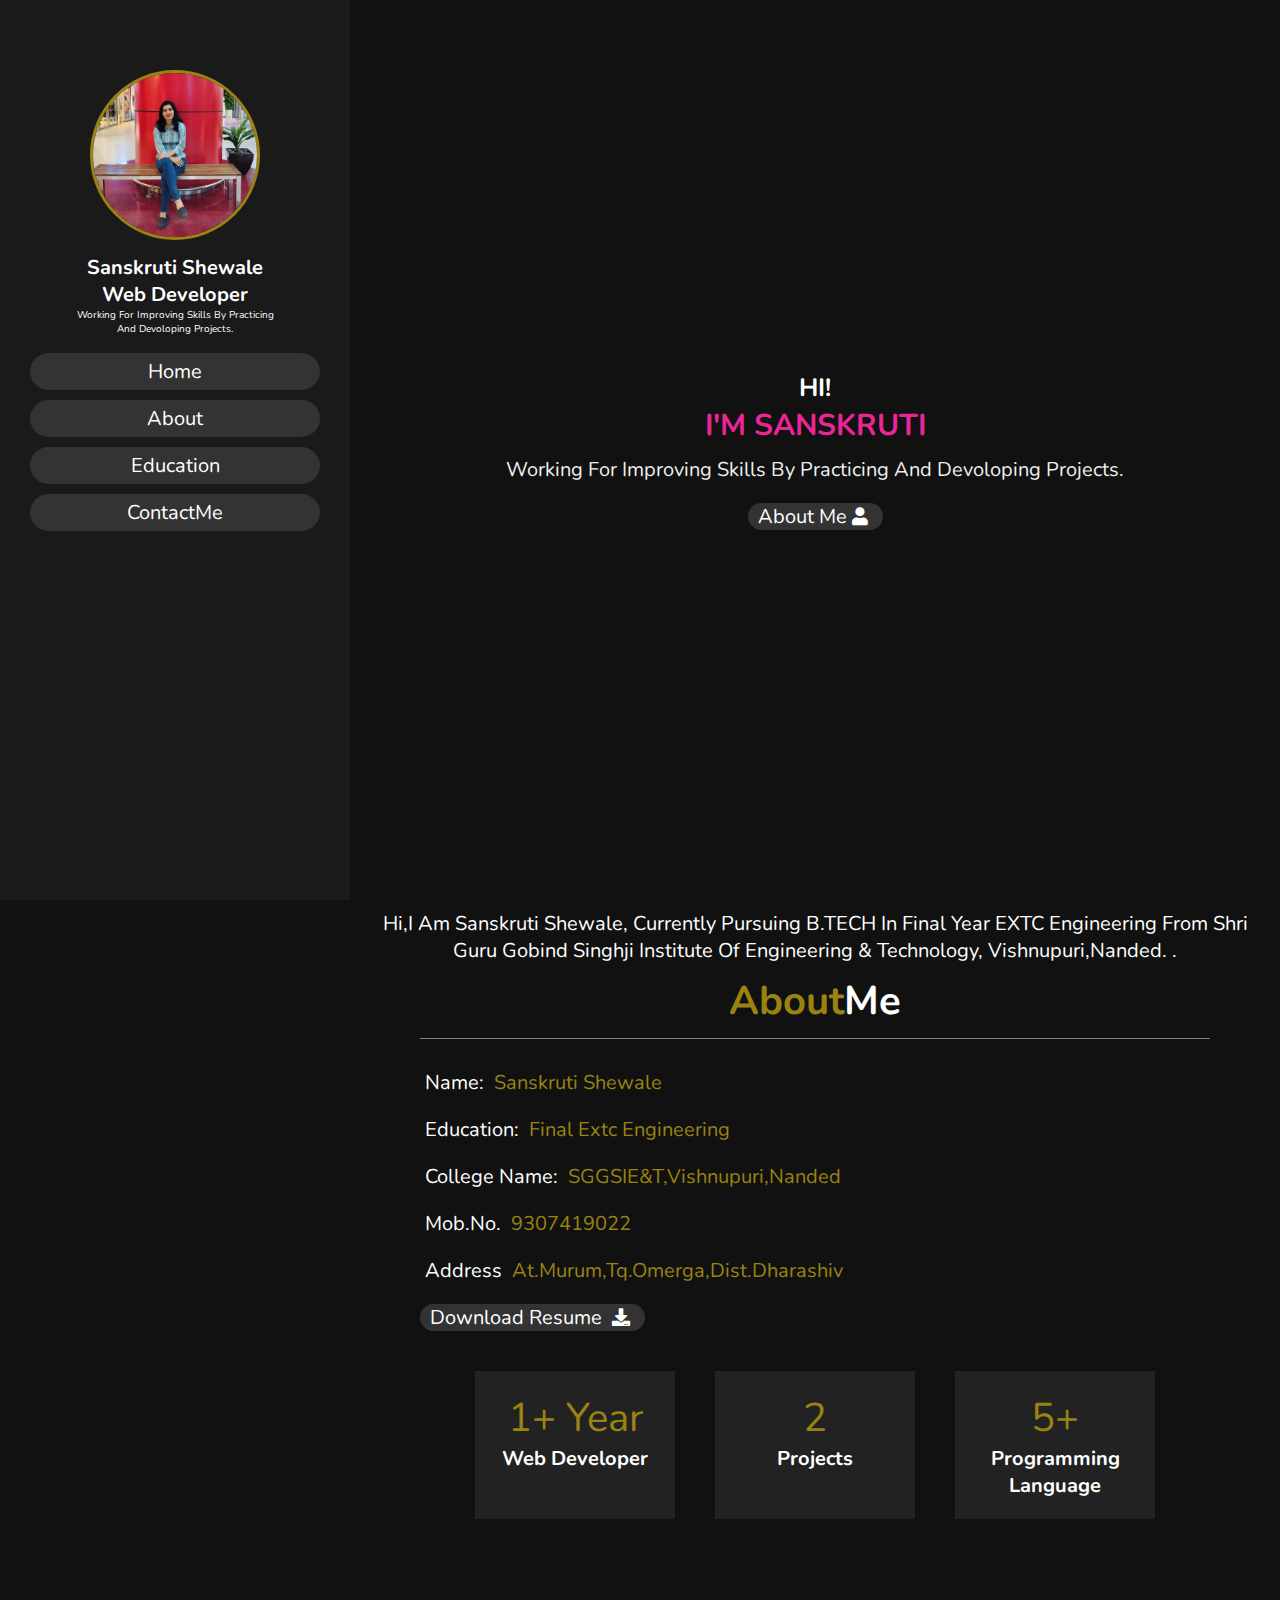
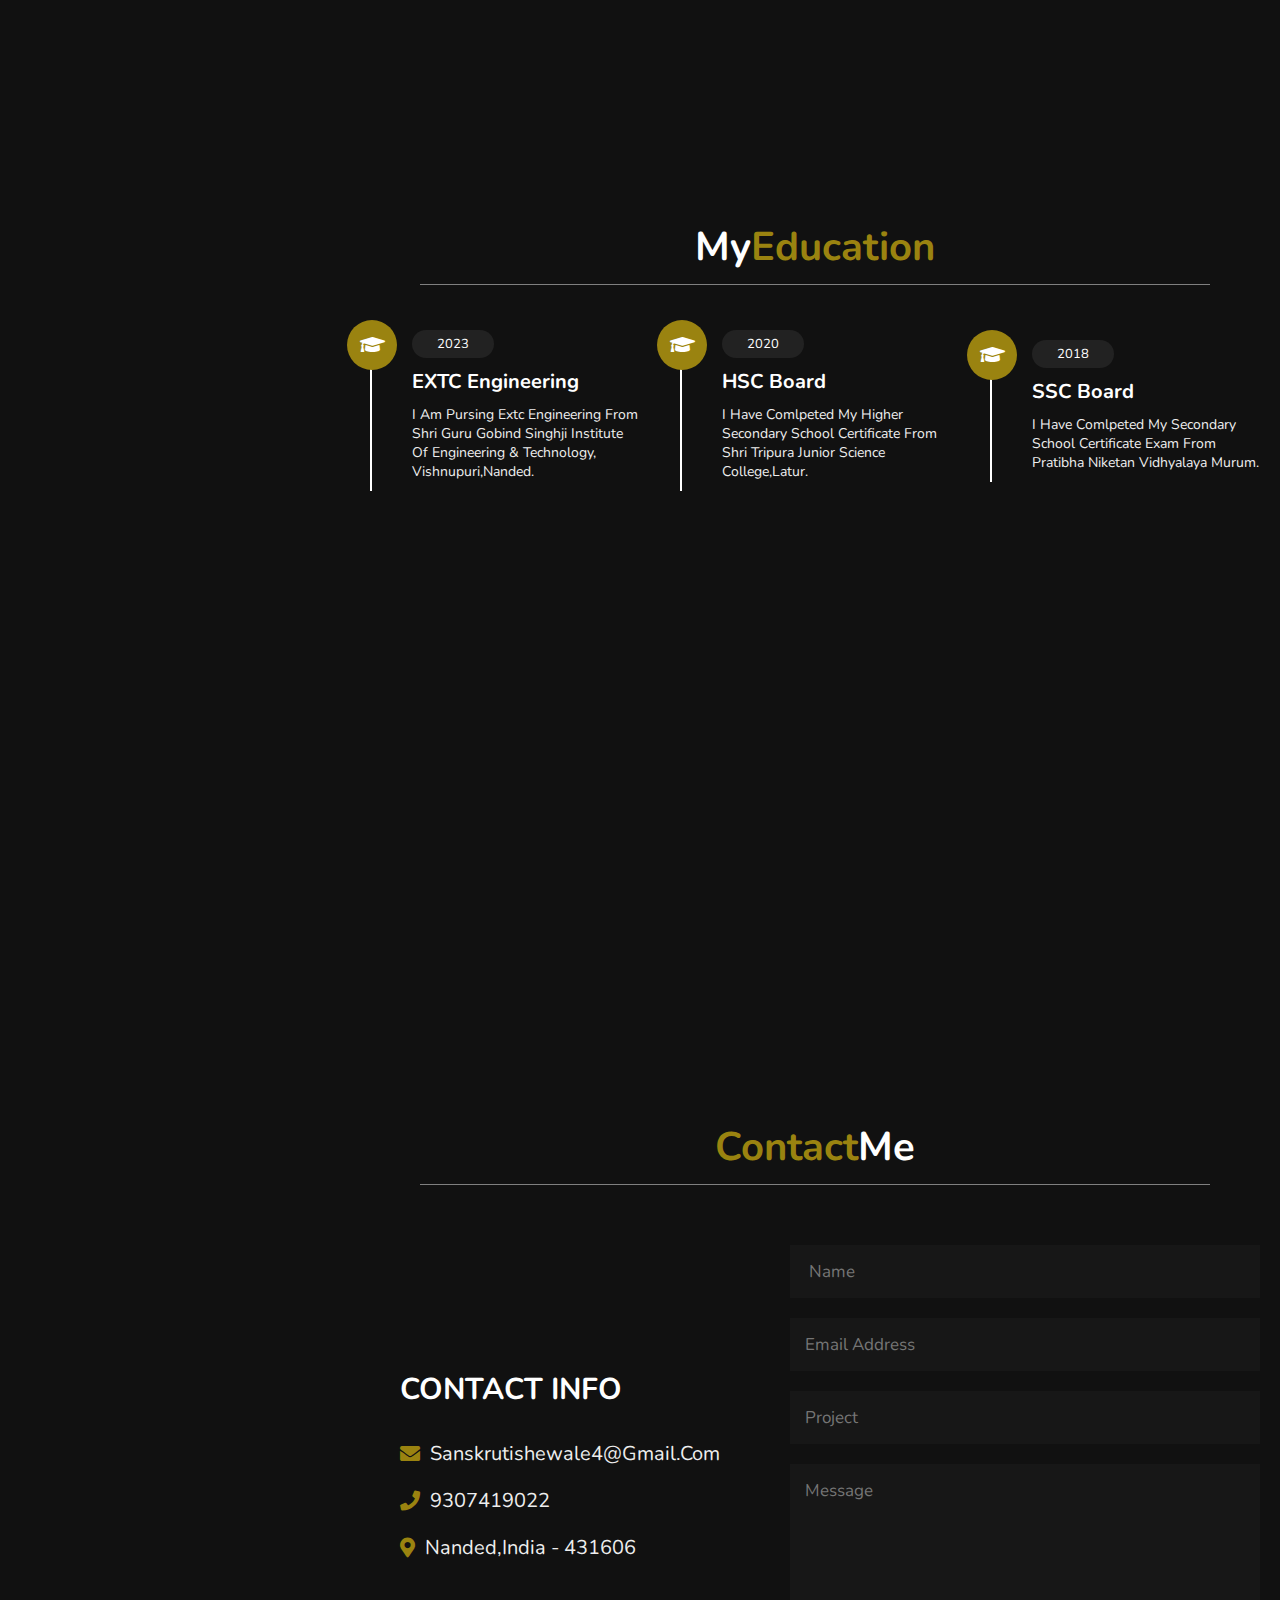
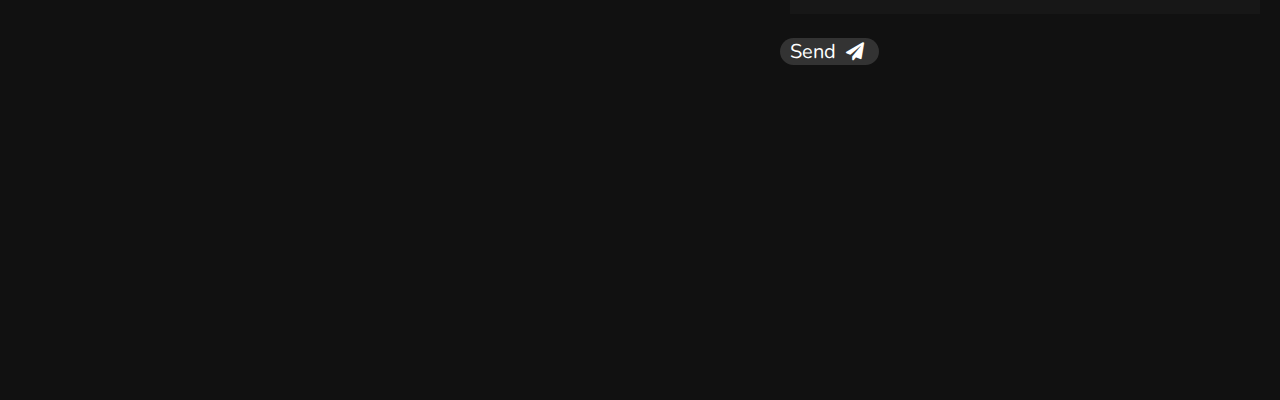
==== index.html @ 9e808f78 "first commit" ====
<!DOCTYPE html>
<html lang="en">
<head>
    <meta charset="UTF-8">
    <meta http-equiv="X-UA-Compatible" content="IE=edge">
    <meta name="viewport" content="width=device-width, initial-scale=1.0"> 
    <link rel="stylesheet" href="task1.css">
    <link rel="icon" type="image/x-icon" href="/images/favicon.jpg">
    <title>Sanskrutishewale</title>
    <link rel="stylesheet"href="https://cdnjs.cloudflare.com/ajax/libs/font-awesome/5.15.2/css/all.min.css">
</head>
<body>
    <script src="https://cdnjs.cloudflare.com/ajax/libs/jquery/3.6.0/jquery.min.js"></script>
    <script src="task1.js"></script>
    <header>
        <div class="user">
            <img src="images/sanskrutiimage.jpeg" alt="">
            <h1 class="name" style="color:white">Sanskruti Shewale<br>Web Developer</h1>
            <!-- <h1 class="post"> Front end Developer</h1> -->
            <p style="color:white;size:2rem"> Working for improving skills by practicing
                <br> and devoloping projects.</p>
        </div>

        <nav class="navbar">
            <ul>
                <li><a href="#Home">Home</a></li>
                <li><a href="#About">About</a></li>
                <li><a href="#Education">Education</a></li>
                <li><a href="#ContactMe">ContactMe</a></li>
            </ul>
        </nav>
    </header>
    

    <div id="menu" class="fas fa-bars"></div>
<section class="Home" id="Home">
    <h3>HI!</h3>
    <H1> I'M SANSKRUTI<span></span></H1>
    <p>Working for improving skills by practicing and devoloping projects.</p>
    <a href="#about"><button class="btn">about me<i class="fas fa-user"></i></button></a>
</section>
<!-- about section starts -->
<section class="About" id="About">
    <p> Hi,I am Sanskruti Shewale,
        currently pursuing B.TECH in final year EXTC engineering from Shri Guru Gobind 
        Singhji Institute of engineering & Technology, Vishnupuri,Nanded.
       .</p>




<h1 class="heading"><span>About</span>Me</h1>

<div class="row">

    <div class="info">
        <h3><span> name: </span> Sanskruti Shewale</h3>
        <h3><span> Education: </span> Final extc engineering</h3>
        <h3><span> College Name: </span> SGGSIE&T,Vishnupuri,Nanded</h3>
        <h3><span> Mob.no. </span> 9307419022</h3>
        <h3><span> Address</span> At.Murum,Tq.Omerga,Dist.Dharashiv</h3>
        <a href="#"><button class="btn">download Resume <i class="fas fa-download"></i></button></a>
    </div>

    <div class="counter">
        
    <div class="box">
      <span>1+ year</span>
      <h3> web developer</h3>
      <!--<h3>year of experience</h3>-->
     </div>

    <div class="box">
      <span>2</span>
      <h3>projects</h3>
    </div>

    <div class="box">
     <span>5+</span>
     <h3> programming language</h3>
    </div>
    </div>
</div>
</section>
<!-- about section end -->

<!--education section starts -->
<section  class="Education" id="Education">

<h1 class="heading"> My<span>Education</span></h1>
<div class="box-container">

<div class="box">
   <i class="fas fa-graduation-cap"></i>
    <span>2023</span>
    <h3>EXTC Engineering</h3>
    <p>I am pursing extc engineering from Shri Guru Gobind 
        Singhji Institute of engineering & Technology, Vishnupuri,Nanded. </p>
</div>

<div class="box">
  <i class="fas fa-graduation-cap"></i>
    <span>2020</span>
    <h3>HSC Board</h3>
    <p> I have comlpeted my Higher Secondary School Certificate from Shri Tripura Junior Science College,Latur. </p>
</div>

<div class="box">
    <i class="fas fa-graduation-cap"></i>
    <span>2018</span>
    <h3>SSC Board</h3>
    <p> I have comlpeted my secondary school Certificate exam from Pratibha Niketan Vidhyalaya Murum.
     </p>
</div>
    </div>
</div>
</section>
<!--education section ends -->

<section  class="contact" id="contact">
 
<h1 class="heading"> <span>Contact</span>Me</h1>

<div class="row">

    <div class="content">
        <h3 class="title">Contact info</h3>

    <div class="info">
        <h3><i class="fas fa-envelope"></i> sanskrutishewale4@gmail.com</h3>
        <h3><i class="fas fa-phone"></i>9307419022</h3>
        <h3><i class="fas fa-map-marker-alt"></i> nanded,india - 431606</h3>
    </div>
    </div>
    
    <form action="">
        <input type="text" placeholder=" name" class="box">
        <input type="email" placeholder="email address" class="box">
        <input type="text" placeholder="project" class="box">
        <textarea name="" id="" cols="30" rows="10" class="box message" placeholder="message"></textarea>
        <button type="submit" class="btn"> send <i class="fas fa-paper-plane"></i> </button>

    </form>

</div>
</section>
<!-- ContactMe section ends -->

<!--scroll top button-->

<a href="home" class="top">
    <img src="images/scroll-top-img.png" alt="">
</a>











</body>
</html>
---- task1.css ----
@import url('https://fonts.googleapis.com/css2?family=Nunito:wght@200;300;400;600&display=swap');

:root{
    --yellow:rgb(154, 131, 16);
}
*{
    font-family: 'Nunito',sans-serif;
    margin: 0; padding: 0;
    box-sizing: border-box;
    text-decoration: none;
    outline: none;
    border: none;
    text-transform: capitalize;
    transition: all .2s linear
}
*::selection{
    background:var(--yellow);
    color:#333;
}
html{
    font-size:62.5% ;
    overflow-x: hidden;
}
html::-webkit-scrollbar{
    width: 1.4rem;
}
html::-webkit-scrollbar-track{
    background: #222;
}
html::-webkit-scrollbar-thumb{
    background: var(--yellow);
}

body{
    background: #111;
    overflow-x: hidden;
    padding-left: 35rem;
}
section{
    min-height: 100vh;
    padding: 1rem;
}
.btn{
    padding: 0rem 1rem;
    background:#333;
    color: #fff;
    cursor: pointer;
    margin-top: 1rem;
    font-size: 2rem;
    border-radius: 5rem;
}    
.btn i{
    padding: 0 .5rem;
    font-size: 1.8rem;
}
.btn:hover{
    background: var(--yellow);
}
.About p{
    font-size: 2rem;
    text-align: center;
    color: #fff;

}
.heading{
    text-align: center;
    margin: 0 6rem;
    font-size: 4rem;
    padding: 1rem;
    border-bottom: .1rem solid grey;
    color: #fff;
}
.heading span{
    color: var(--yellow);
}
header{
    position: fixed;
    top: 0; left: 0;
    z-index: 1000;
    height:100%;
    width: 35rem;
    background: #1a1a1a;
    display: flex;
    align-items: center;
    justify-content: center;
    flex-flow: column;
    text-align: center;
}
header .user{
    padding-top: 20%;
}
header .user img{
    height: 17rem;
    width: 17rem;
    border-radius: 50%;
    object-fit: cover;
    margin-bottom: 1rem;
    border: 3px solid var(--yellow);
}
header .user.name{
    font-size: 3.5rem;
    color: #fff;
}
header .user.post{
    font-size: 2rem;
    color: white;
}
header.user p{
    font-size: 2rem;
    color: white;
}
header .navbar{
    width: 100%;
    height:80%;
}
header .navbar ul{
    list-style: none;
    padding: 2% 3rem;
}
header .navbar ul li a{
    display: block;
    padding: 0.5rem;
    margin: 1rem 0;
    background: #333;
    color: #fff;
    font-size: 2rem;
    border-radius: 5rem;
}
header .navbar ul li a:hover{
    background: var(--yellow);
}
#menu{
    position: fixed;
    top:2rem; right: 2rem;
    background: #333;
    color:#fff;
    cursor: pointer;
    font-size: 2.5rem;
    padding: 1rem 1.5rem;
    z-index: 1000;
    display: none;
}
.Home{
    display: flex;
    justify-content: center;
    align-items: center;
    flex-flow: column;
    padding: 0 15rem;
}
.Home h3{
    font-size: 2.5rem;
    color: #fff;
}
.Home H1{
    font-size: 3rem;
    top: 20rem;
    color: rgb(233, 37, 151);
}
.Home H1 span{
    color: rgb(240, 209, 32);
}
.Home p{
    font-size: 2rem;
    color: #eee;
    padding:1rem 0;
}
.About row{
    display: flex;
    align-items: center;
    justify-content: center;
    flex-wrap: wrap;
    padding:1rem 0;
}
.About .row .info{
    flex: 1 1 48rem;
    padding: 2rem 1rem;
    padding-left: 6rem;
}
.About .row .info h3{
    font-size: 2rem;
    color: var(--yellow);
    padding: 1rem 0;
    font-weight: normal;
}
.About .row .info h3 span{
    color: white;
    padding:  0 .5rem;
}
.About .row .counter{
    flex: 1 1 48rem;
    display: flex;
    justify-content: center;
    flex-wrap: wrap;
}
.About .row .counter .box{
    width: 20rem;
    background: #222;
    text-align: center;
    padding: 2rem;
    margin: 2rem;
}
.About .row .counter .box span{
    font-size: 4rem;
    color: var(--yellow);
}
.About .row .counter .box h3{
    font-size: 2rem;
    color: #fff;
}
.Education .box-container{
    display: flex;
    align-items: center;
    justify-content: space-between;
    flex-wrap: wrap;
    padding: 1rem 0;
    padding-left: 3 rem;
}
.Education .box-container .box{
    width: 27rem;
    margin: 4rem 1rem;
    padding-left: 4rem;
    border-left: .2rem solid #fff;
    position: relative;
}
.Education .box-container .box span{
    font-size: 1.3rem;
    background: #222;
    color: #fff;
    border-radius: 5rem;
    padding: .5rem 2.5rem;
}
.Education .box-container .box h3{
    font-size: 2rem;
    color: #fff;
    padding-top: 1.5rem;
}
.Education .box-container .box p{
    font-size: 1.4rem;
    color: #eee;
    padding: 1rem 0;
}
.Education .box-container .box i{
    position: absolute;
    top: -1.5rem; left: -2.5rem;
    height: 5rem;
    width: 5rem;
    border-radius: 50%;
    line-height: 5rem;
    text-align: center;
    font-size: 2rem;
    color: #fff;
    background: var(--yellow);
}
.contact .row{
    display: flex;
    align-items: center;
    justify-content: center;
    flex-wrap: wrap;
}
.contact .row .content{
    flex: 1 1 30rem;
    padding: 4rem;
    padding-bottom: 0;
}
form{
    flex: 1 1 45rem;
    padding: 2rem;
    margin: 2rem;
    margin-bottom: 4rem;
}
form .box{
    padding: 1.5rem;
    margin: 1rem;
    background: #3333;
    color: #fff;
    text-transform: none;
    font-size: 1.7rem;
    width:100%
}
form .box::placeholder{
    text-transform: capitalize;
}
form .message{
    height: 15rem;
    resize: none;
}
.contact .row .content .title{

    text-transform: uppercase;
    color: #fff;
    font-size: 3rem;
    padding-bottom: 2rem;
}
.contact .row .content .info h3{
    display: flex;
    align-items: center;
    font-size: 2rem;
    color: #eee;
    padding: 1rem 0;
    font-weight: normal;
}
.contact .row .content .info h3 i{
    padding-right: 1rem;
    color: var(--yellow);
}
.top{
    position:fixed;
    bottom:7.5rem; right:2rem;
    z-index: 100;
    display: none;
}

@media(max-width:1200px){
    html{
        font-size: 55%;
    }
    .Home{
        padding: 1rem 4rem;
    }
}

@media(max-width:991px){
    header{
        left:-120%
    }

    #menu{
        display: block;
    }

    header.toggle{
    left: 0%;
    }
    body{
        padding: 0;
    }
    
}

@media(max-width:768px){
    html{
        font-size: 50%;
    }
}

@media(max-width:400px){
    header{
        width:100vw;
    }
    .heading{
        margin: 0 3rem;
    }
    .About .row .counter .box{
        width: 100%;
    }
    .Education .box-container .box{
        width: 100%;
    }
    }
    form{
        margin: 3rem 0;
    }
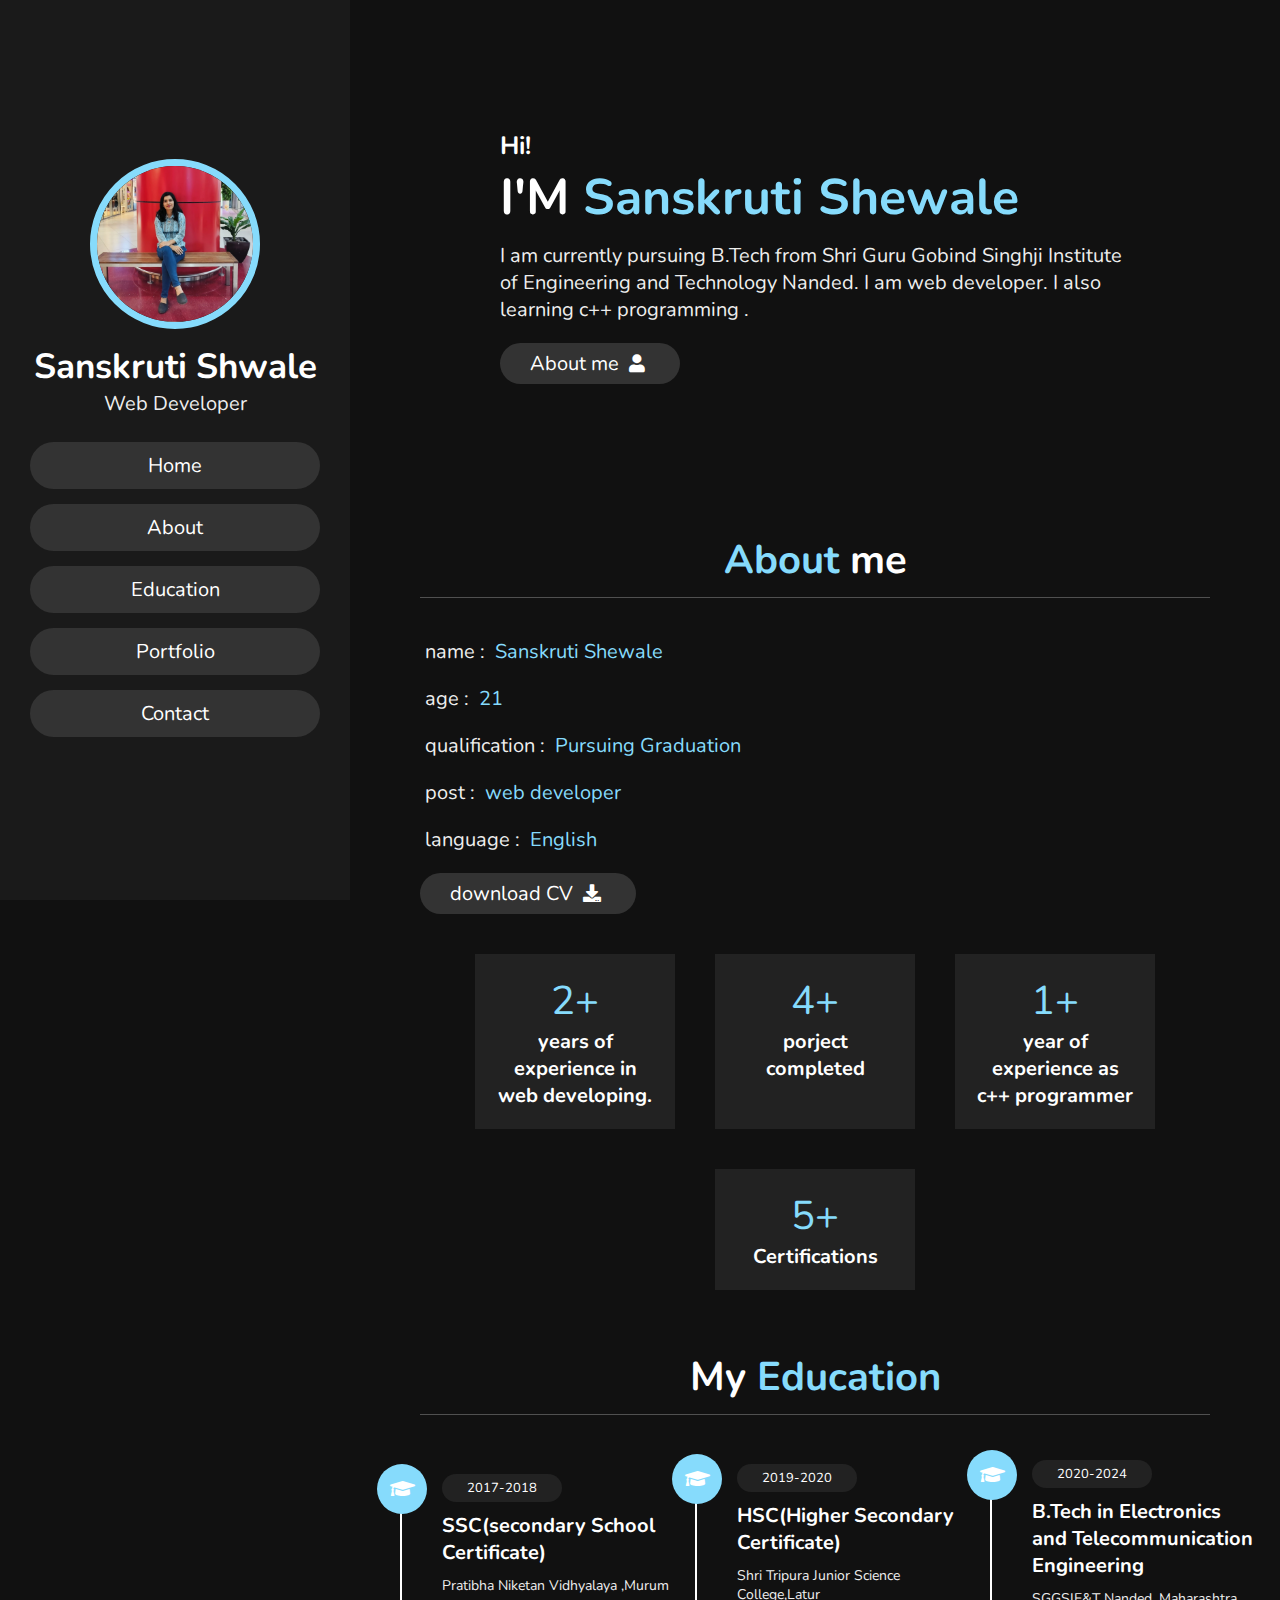
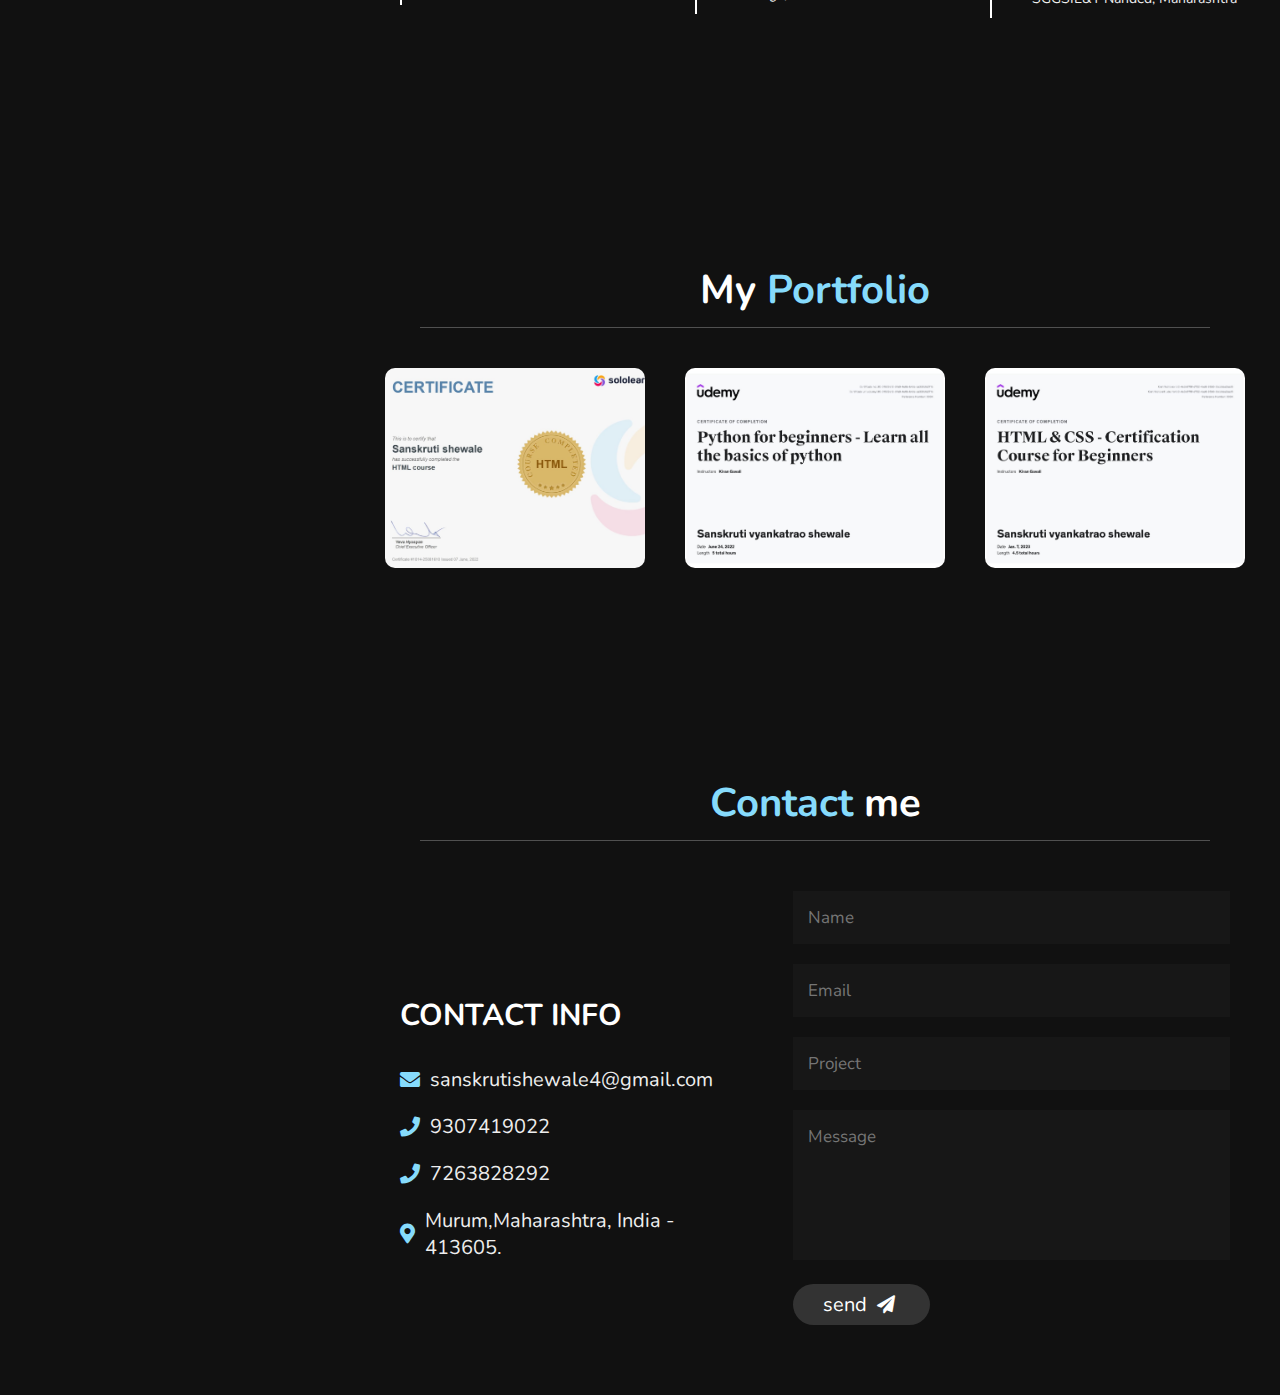
==== commit 2def318f: "first commit" ====
--- a/index.html
+++ b/index.html
@@ -1,166 +1,211 @@
 <!DOCTYPE html>
 <html lang="en">
-<head>
-    <meta charset="UTF-8">
-    <meta http-equiv="X-UA-Compatible" content="IE=edge">
-    <meta name="viewport" content="width=device-width, initial-scale=1.0"> 
-    <link rel="stylesheet" href="task1.css">
-    <link rel="icon" type="image/x-icon" href="/images/favicon.jpg">
-    <title>Sanskrutishewale</title>
-    <link rel="stylesheet"href="https://cdnjs.cloudflare.com/ajax/libs/font-awesome/5.15.2/css/all.min.css">
-</head>
-<body>
+  <head>
+    <meta charset="UTF-8" />
+    <meta name="viewport" content="width=device-width, initial-scale=1.0" />
+    <title>sanskrutishewale</title>
+
+    <!-- font awesome cdn link  -->
+    <link
+      rel="stylesheet"
+      href="https://cdnjs.cloudflare.com/ajax/libs/font-awesome/5.15.2/css/all.min.css"
+    />
+
+    <!-- custom css file link  -->
+    <link rel="stylesheet" href="style.css" />
+  </head>
+  <body>
+    <!-- header section starts  -->
+
+    <header>
+      <div class="user">
+        <img src="images/sanskrutiimage.jpeg" alt="" />
+        <h3 class="name">Sanskruti Shwale</h3>
+        <p class="post">Web Developer</p>
+      </div>
+      <nav class="navbar">
+        <ul>
+          <li><a href="#home">Home</a></li>
+          <li><a href="#about">About</a></li>
+          <li><a href="#education">Education</a></li>
+
+          <li><a href="#portfolio">Portfolio</a></li>
+          <li><a href="#contact">Contact</a></li>
+        </ul>
+      </nav>
+    </header>
+
+    <!-- header section ends -->
+
+    <div id="menu" class="fas fa-bars"></div>
+
+    <!-- home section starts  -->
+
+    <section class="home" id="home">
+      <h3>Hi!</h3>
+      <h1>I'M <span>Sanskruti Shewale</span></h1>
+      <p>
+        I am currently pursuing B.Tech from Shri Guru Gobind Singhji Institute
+        of Engineering and Technology Nanded. I am web developer. I also
+        learning c++ programming .
+      </p>
+      <a href="#about"
+        ><button class="btn">About me <i class="fas fa-user"></i></button
+      ></a>
+    </section>
+
+    <!-- home section ends -->
+
+    <!-- about section starts  -->
+
+    <section class="about" id="about">
+      <h1 class="heading"><span>About</span> me</h1>
+
+      <div class="row">
+        <div class="info">
+          <h3><span> name : </span> Sanskruti Shewale</h3>
+          <h3><span> age : </span> 21</h3>
+          <h3><span> qualification : </span> Pursuing Graduation</h3>
+          <h3><span> post : </span> web developer</h3>
+          <h3><span> language : </span> English</h3>
+          <a href="#"
+            ><button class="btn">
+              download CV <i class="fas fa-download"></i></button
+          ></a>
+        </div>
+
+        <div class="counter">
+          <div class="box">
+            <span>2+</span>
+            <h3>
+              years of experience in web developing.
+            </h3>
+          </div>
+
+          <div class="box">
+            <span>4+</span>
+            <h3>porject completed</h3>
+          </div>
+
+          <div class="box">
+            <span>1+</span>
+            <h3>year of experience as c++ programmer </h3>
+          </div>
+
+          <div class="box">
+            <span>5+</span>
+            <h3>Certifications</h3>
+          </div>
+        </div>
+      </div>
+    </section>
+
+    <!-- about section ends -->
+
+    <!-- education section starts  -->
+
+    <section class="education" id="education">
+      <h1 class="heading">My <span>Education</span></h1>
+
+      <div class="box-container">
+        <div class="box">
+          <i class="fas fa-graduation-cap"></i>
+          <span>2017-2018</span>
+          <h3>SSC(secondary School Certificate)</h3>
+          <p>Pratibha Niketan Vidhyalaya ,Murum</p>
+        </div>
+
+        <div class="box">
+          <i class="fas fa-graduation-cap"></i>
+          <span>2019-2020</span>
+          <h3>HSC(Higher Secondary Certificate)</h3>
+          <p>Shri Tripura Junior Science College,Latur</p>
+        </div>
+
+        <div class="box">
+          <i class="fas fa-graduation-cap"></i>
+          <span>2020-2024</span>
+          <h3>B.Tech in Electronics and Telecommunication Engineering</h3>
+          <p>SGGSIE&T Nanded, Maharashtra</p>
+        </div>
+      </div>
+    </section>
+
+    <!-- education section ends -->
+
+    <!-- portfolio section starts  -->
+
+    <section class="portfolio" id="portfolio">
+      <h1 class="heading">My <span>Portfolio</span></h1>
+
+      <div class="box-container">
+        <div class="box">
+          <img src="images/img1.jpeg" alt="" />
+        </div>
+
+        <div class="box">
+          <img src="images/img2.jpeg" alt="" />
+        </div>
+
+        <div class="box">
+          <img src="images/img3.jpeg" alt="" />
+        </div>
+      </div>
+    </section>
+
+    <!-- portfolio section ends -->
+
+    <!-- contact section starts  -->
+
+    <section class="contact" id="contact">
+      <h1 class="heading"><span>Contact</span> me</h1>
+
+      <div class="row">
+        <div class="content">
+          <h3 class="title">contact info</h3>
+
+          <div class="info">
+            <h3><i class="fas fa-envelope"></i>sanskrutishewale4@gmail.com</h3>
+            <h3><i class="fas fa-phone"></i> 9307419022</h3>
+            <h3><i class="fas fa-phone"></i> 7263828292</h3>
+            <h3>
+              <i class="fas fa-map-marker-alt"></i>Murum,Maharashtra, India -
+              413605.
+            </h3>
+          </div>
+        </div>
+
+        <form action="">
+          <input type="text" placeholder="name" class="box" />
+          <input type="email" placeholder="email" class="box" />
+          <input type="text" placeholder="project" class="box" />
+          <textarea
+            name=""
+            id=""
+            cols="30"
+            rows="10"
+            class="box message"
+            placeholder="message"
+          ></textarea>
+          <button type="submit" class="btn">
+            send <i class="fas fa-paper-plane"></i>
+          </button>
+        </form>
+      </div>
+    </section>
+
+    <!-- contact section ends -->
+
+    <!-- scroll top button  -->
+
+    <a href="#home" class="top">
+      <img src="images/scroll-top-img.png" alt="" />
+    </a>
+
+    <!-- jquery cdn link  -->
     <script src="https://cdnjs.cloudflare.com/ajax/libs/jquery/3.6.0/jquery.min.js"></script>
+
+    <!-- custom js file link  -->
     <script src="task1.js"></script>
-    <header>
-        <div class="user">
-            <img src="images/sanskrutiimage.jpeg" alt="">
-            <h1 class="name" style="color:white">Sanskruti Shewale<br>Web Developer</h1>
-            <!-- <h1 class="post"> Front end Developer</h1> -->
-            <p style="color:white;size:2rem"> Working for improving skills by practicing
-                <br> and devoloping projects.</p>
-        </div>
-
-        <nav class="navbar">
-            <ul>
-                <li><a href="#Home">Home</a></li>
-                <li><a href="#About">About</a></li>
-                <li><a href="#Education">Education</a></li>
-                <li><a href="#ContactMe">ContactMe</a></li>
-            </ul>
-        </nav>
-    </header>
-    
-
-    <div id="menu" class="fas fa-bars"></div>
-<section class="Home" id="Home">
-    <h3>HI!</h3>
-    <H1> I'M SANSKRUTI<span></span></H1>
-    <p>Working for improving skills by practicing and devoloping projects.</p>
-    <a href="#about"><button class="btn">about me<i class="fas fa-user"></i></button></a>
-</section>
-<!-- about section starts -->
-<section class="About" id="About">
-    <p> Hi,I am Sanskruti Shewale,
-        currently pursuing B.TECH in final year EXTC engineering from Shri Guru Gobind 
-        Singhji Institute of engineering & Technology, Vishnupuri,Nanded.
-       .</p>
-
-
-
-
-<h1 class="heading"><span>About</span>Me</h1>
-
-<div class="row">
-
-    <div class="info">
-        <h3><span> name: </span> Sanskruti Shewale</h3>
-        <h3><span> Education: </span> Final extc engineering</h3>
-        <h3><span> College Name: </span> SGGSIE&T,Vishnupuri,Nanded</h3>
-        <h3><span> Mob.no. </span> 9307419022</h3>
-        <h3><span> Address</span> At.Murum,Tq.Omerga,Dist.Dharashiv</h3>
-        <a href="#"><button class="btn">download Resume <i class="fas fa-download"></i></button></a>
-    </div>
-
-    <div class="counter">
-        
-    <div class="box">
-      <span>1+ year</span>
-      <h3> web developer</h3>
-      <!--<h3>year of experience</h3>-->
-     </div>
-
-    <div class="box">
-      <span>2</span>
-      <h3>projects</h3>
-    </div>
-
-    <div class="box">
-     <span>5+</span>
-     <h3> programming language</h3>
-    </div>
-    </div>
-</div>
-</section>
-<!-- about section end -->
-
-<!--education section starts -->
-<section  class="Education" id="Education">
-
-<h1 class="heading"> My<span>Education</span></h1>
-<div class="box-container">
-
-<div class="box">
-   <i class="fas fa-graduation-cap"></i>
-    <span>2023</span>
-    <h3>EXTC Engineering</h3>
-    <p>I am pursing extc engineering from Shri Guru Gobind 
-        Singhji Institute of engineering & Technology, Vishnupuri,Nanded. </p>
-</div>
-
-<div class="box">
-  <i class="fas fa-graduation-cap"></i>
-    <span>2020</span>
-    <h3>HSC Board</h3>
-    <p> I have comlpeted my Higher Secondary School Certificate from Shri Tripura Junior Science College,Latur. </p>
-</div>
-
-<div class="box">
-    <i class="fas fa-graduation-cap"></i>
-    <span>2018</span>
-    <h3>SSC Board</h3>
-    <p> I have comlpeted my secondary school Certificate exam from Pratibha Niketan Vidhyalaya Murum.
-     </p>
-</div>
-    </div>
-</div>
-</section>
-<!--education section ends -->
-
-<section  class="contact" id="contact">
- 
-<h1 class="heading"> <span>Contact</span>Me</h1>
-
-<div class="row">
-
-    <div class="content">
-        <h3 class="title">Contact info</h3>
-
-    <div class="info">
-        <h3><i class="fas fa-envelope"></i> sanskrutishewale4@gmail.com</h3>
-        <h3><i class="fas fa-phone"></i>9307419022</h3>
-        <h3><i class="fas fa-map-marker-alt"></i> nanded,india - 431606</h3>
-    </div>
-    </div>
-    
-    <form action="">
-        <input type="text" placeholder=" name" class="box">
-        <input type="email" placeholder="email address" class="box">
-        <input type="text" placeholder="project" class="box">
-        <textarea name="" id="" cols="30" rows="10" class="box message" placeholder="message"></textarea>
-        <button type="submit" class="btn"> send <i class="fas fa-paper-plane"></i> </button>
-
-    </form>
-
-</div>
-</section>
-<!-- ContactMe section ends -->
-
-<!--scroll top button-->
-
-<a href="home" class="top">
-    <img src="images/scroll-top-img.png" alt="">
-</a>
-
-
-
-
-
-
-
-
-
-
-
-</body>
+  </body>
 </html>--- a/style.css
+++ b/style.css
@@ -0,0 +1,440 @@
+ @import url("https://fonts.googleapis.com/css2?family=Nunito:wght@200;300;400;600&display=swap");
+
+:root {
+  --yellow: #86dbfc;
+}
+
+* {
+  font-family: "Nunito", sans-serif;
+  margin: 0;
+  padding: 0;
+  box-sizing: border-box;
+  text-decoration: none;
+  outline: none;
+  border: none;
+  text-transform: none;
+  transition: all 0.2s linear;
+}
+
+*::selection {
+  background: var(--yellow);
+  color: #333;
+}
+
+html {
+  font-size: 62.5%;
+  overflow-x: hidden;
+}
+
+html::-webkit-scrollbar {
+  width: 1.4rem;
+}
+
+html::-webkit-scrollbar-track {
+  background: #222;
+}
+
+html::-webkit-scrollbar-thumb {
+  background: var(--yellow);
+}
+
+body {
+  background: #111;
+  overflow-x: hidden;
+  padding-left: 35rem;
+}
+
+section {
+  min-height: 57vh;
+  padding: 1rem;
+}
+
+.btn {
+  padding: 0.7rem 3rem;
+  background: #333;
+  color: #fff;
+  cursor: pointer;
+  margin-top: 1rem;
+  font-size: 2rem;
+  border-radius: 5rem;
+}
+
+.btn i {
+  padding: 0 0.5rem;
+  font-size: 1.8rem;
+}
+
+.btn:hover {
+  background: var(--yellow);
+}
+
+.heading {
+  text-align: center;
+  margin: 0 6rem;
+  font-size: 4rem;
+  padding: 1rem;
+  border-bottom: 0.1rem solid #fff4;
+  color: #fff;
+}
+
+.heading span {
+  color: var(--yellow);
+}
+
+header {
+  position: fixed;
+  top: 0;
+  left: 0;
+  z-index: 1000;
+  height: 100%;
+  width: 35rem;
+  background: #1a1a1a;
+  display: flex;
+  align-items: center;
+  justify-content: center;
+  flex-flow: column;
+  text-align: center;
+}
+
+header .user img {
+  height: 17rem;
+  width: 17rem;
+  border-radius: 50%;
+  object-fit: cover;
+  margin-bottom: 1rem;
+  margin-top: 2rem;
+  border: 0.7rem solid var(--yellow);
+}
+
+header .user .name {
+  font-size: 3.5rem;
+  color: #fff;
+}
+
+header .user .post {
+  font-size: 2rem;
+  color: #eee;
+}
+
+header .navbar {
+  width: 100%;
+}
+
+header .navbar ul {
+  list-style: none;
+  padding: 1rem 3rem;
+}
+
+header .navbar ul li a {
+  display: block;
+  padding: 1rem;
+  margin: 1.5rem 0;
+  background: #333;
+  color: #fff;
+  font-size: 2rem;
+  border-radius: 5rem;
+}
+
+header .navbar ul li a:hover {
+  background: var(--yellow);
+}
+
+#menu {
+  position: fixed;
+  top: 2rem;
+  right: 2rem;
+  background: #333;
+  color: #fff;
+  cursor: pointer;
+  font-size: 2.5rem;
+  padding: 1rem 1.5rem;
+  z-index: 1000;
+  display: none;
+}
+
+.home {
+  display: flex;
+  justify-content: center;
+  flex-flow: column;
+  padding: 0 15rem;
+}
+
+.home h3 {
+  font-size: 2.5rem;
+  color: #fff;
+}
+
+.home h1 {
+  font-size: 5rem;
+  color: #fff;
+}
+
+.home h1 span {
+  color: var(--yellow);
+}
+
+.home p {
+  font-size: 2rem;
+  color: #eee;
+  padding: 1rem 0;
+}
+
+.about .row {
+  display: flex;
+  align-items: center;
+  justify-content: center;
+  flex-wrap: wrap;
+  padding: 1rem 0;
+}
+
+.about .row .info {
+  flex: 1 1 48rem;
+  padding: 2rem 1rem;
+  padding-left: 6rem;
+}
+
+.about .row .info h3 {
+  font-size: 2rem;
+  color: var(--yellow);
+  padding: 1rem 0;
+  font-weight: normal;
+}
+
+.about .row .info h3 span {
+  color: #eee;
+  padding: 0 0.5rem;
+}
+
+.about .row .counter {
+  flex: 1 1 48rem;
+  display: flex;
+  justify-content: center;
+  flex-wrap: wrap;
+}
+
+.about .row .counter .box {
+  width: 20rem;
+  background: #222;
+  text-align: center;
+  padding: 2rem;
+  margin: 2rem;
+}
+
+.about .row .counter .box span {
+  font-size: 4rem;
+  color: var(--yellow);
+}
+
+.about .row .counter .box h3 {
+  font-size: 2rem;
+  color: #fff;
+}
+
+.education .box-container {
+  display: flex;
+  align-items: center;
+  justify-content: space-between;
+  flex-wrap: wrap;
+  padding: 1rem 0;
+  padding-left: 3rem;
+}
+
+.education .box-container .box {
+  width: 27rem;
+  margin: 4rem 1rem;
+  padding-left: 4rem;
+  border-left: 0.2rem solid #fff;
+  position: relative;
+}
+
+.education .box-container .box span {
+  font-size: 1.3rem;
+  background: #222;
+  color: #fff;
+  border-radius: 5rem;
+  padding: 0.5rem 2.5rem;
+}
+
+.education .box-container .box h3 {
+  font-size: 2rem;
+  color: #fff;
+  padding-top: 1.5rem;
+}
+
+.education .box-container .box p {
+  font-size: 1.4rem;
+  color: #eee;
+  padding: 1rem 0;
+}
+
+.education .box-container .box i {
+  position: absolute;
+  top: -1.5rem;
+  left: -2.5rem;
+  height: 5rem;
+  width: 5rem;
+  border-radius: 50%;
+  line-height: 5rem;
+  text-align: center;
+  font-size: 2rem;
+  color: #fff;
+  background: var(--yellow);
+}
+
+.portfolio .box-container {
+  display: flex;
+  align-items: center;
+  justify-content: center;
+  flex-wrap: wrap;
+  padding: 2rem 0;
+}
+
+.portfolio .box-container .box {
+  height: 20rem;
+  width: 26rem;
+  border-radius: 1rem;
+  margin: 2rem;
+  overflow: hidden;
+  cursor: pointer;
+}
+
+.portfolio .box-container .box img {
+  height: 100%;
+  width: 100%;
+  object-fit: cover;
+}
+
+.portfolio .box-container .box:hover img {
+  transform: scale(1.2);
+}
+
+.contact .row {
+  display: flex;
+  align-items: center;
+  justify-content: center;
+  flex-wrap: wrap;
+}
+
+.contact .row .content {
+  flex: 1 1 30rem;
+  padding: 4rem;
+  padding-bottom: 0;
+}
+
+.contact .row form {
+  flex: 1 1 45rem;
+  padding: 2rem;
+  margin: 2rem;
+  margin-bottom: 4rem;
+}
+
+.contact .row form .box {
+  padding: 1.5rem;
+  margin: 1rem 0;
+  background: #3333;
+  color: #fff;
+  text-transform: none;
+  font-size: 1.7rem;
+  width: 100%;
+}
+
+.contact .row form .box::placeholder {
+  text-transform: capitalize;
+}
+
+.contact .row form .message {
+  height: 15rem;
+  resize: none;
+}
+
+.contact .row .content .title {
+  text-transform: uppercase;
+  color: #fff;
+  font-size: 3rem;
+  padding-bottom: 2rem;
+}
+
+.contact .row .content .info h3 {
+  display: flex;
+  align-items: center;
+  font-size: 2rem;
+  color: #eee;
+  padding: 1rem 0;
+  font-weight: normal;
+}
+
+.contact .row .content .info h3 i {
+  padding-right: 1rem;
+  color: var(--yellow);
+  text-transform: lowercase;
+}
+
+.top {
+  position: fixed;
+  bottom: 7.5rem;
+  right: 2rem;
+  z-index: 100;
+  display: none;
+}
+
+/* media queries  */
+
+@media (max-width: 1200px) {
+    html {
+      font-size: 55%;
+    }
+  
+    .home {
+      padding: 1rem 4rem;
+    }
+  }
+  
+  @media (max-width: 991px) {
+    header {
+      left: -120%;
+    }
+  
+    #menu {
+      display: block;
+    }
+  
+    header.toggle {
+      left: 0%;
+    }
+  
+    body {
+      padding: 0;
+    }
+  }
+  
+  @media (max-width: 768px) {
+    html {
+      font-size: 50%;
+    }
+  }
+  
+  @media (max-width: 400px) {
+    header {
+      width: 100vw;
+    }
+  
+    .heading {
+      margin: 0 3rem;
+    }
+  
+    .about .row .counter .box {
+      width: 100%;
+    }
+  
+    .education .box-container .box {
+      width: 100%;
+    }
+  
+    .portfolio .box-container .box {
+      width: 100%;
+    }
+  
+    .contact .row form {
+      margin: 3rem 0;
+    }
+  }